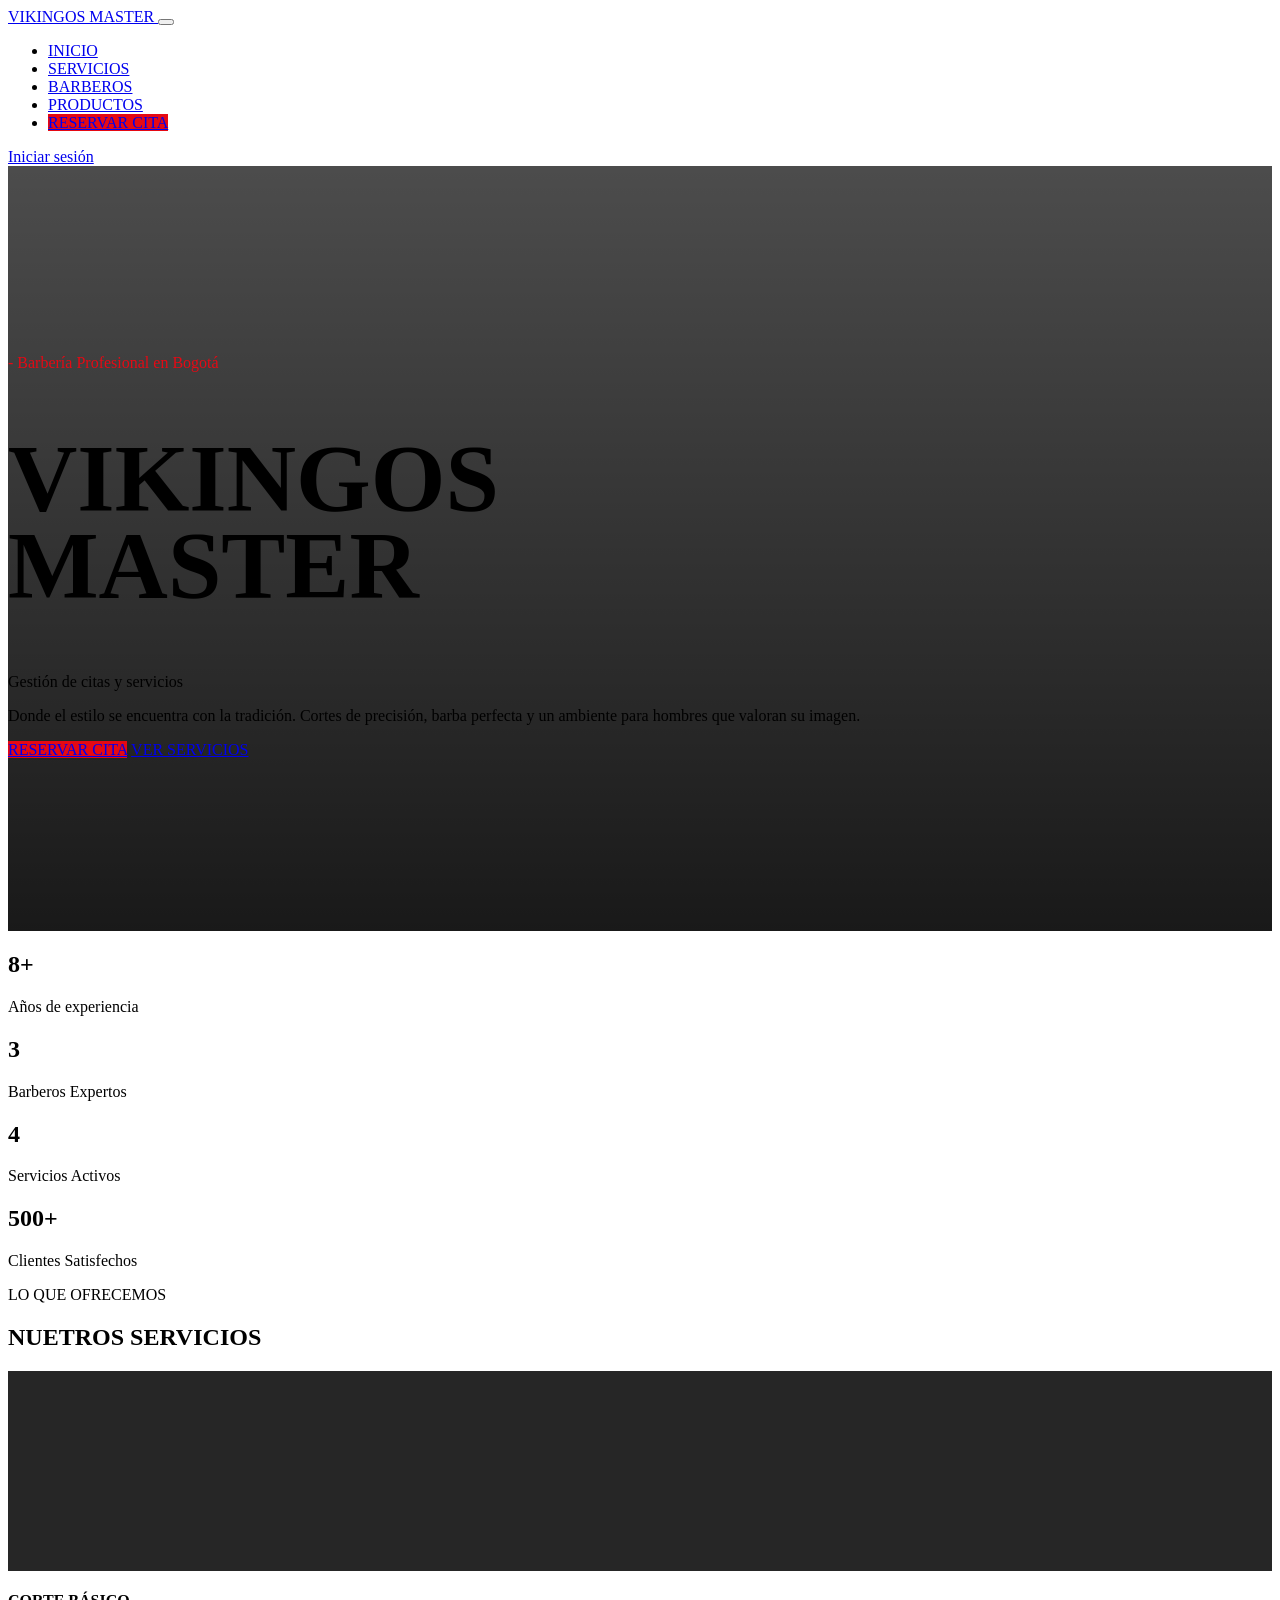
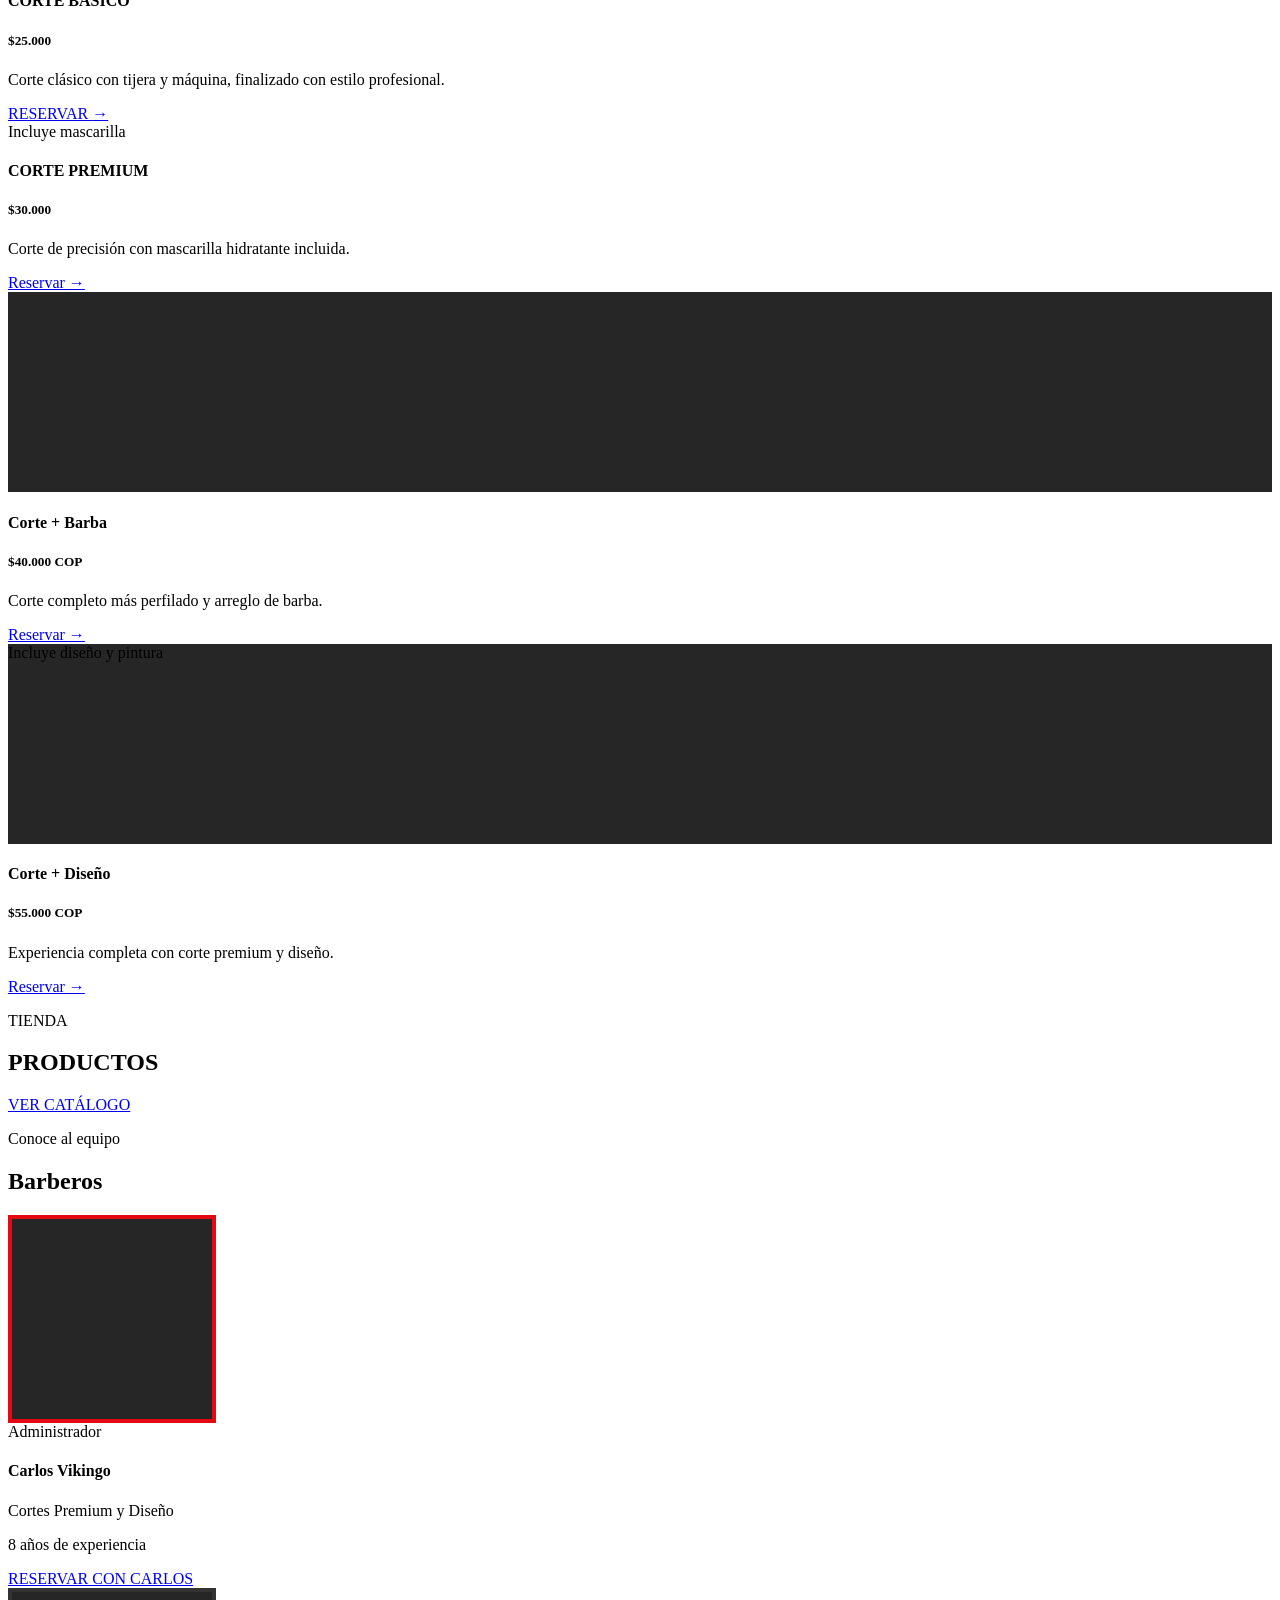
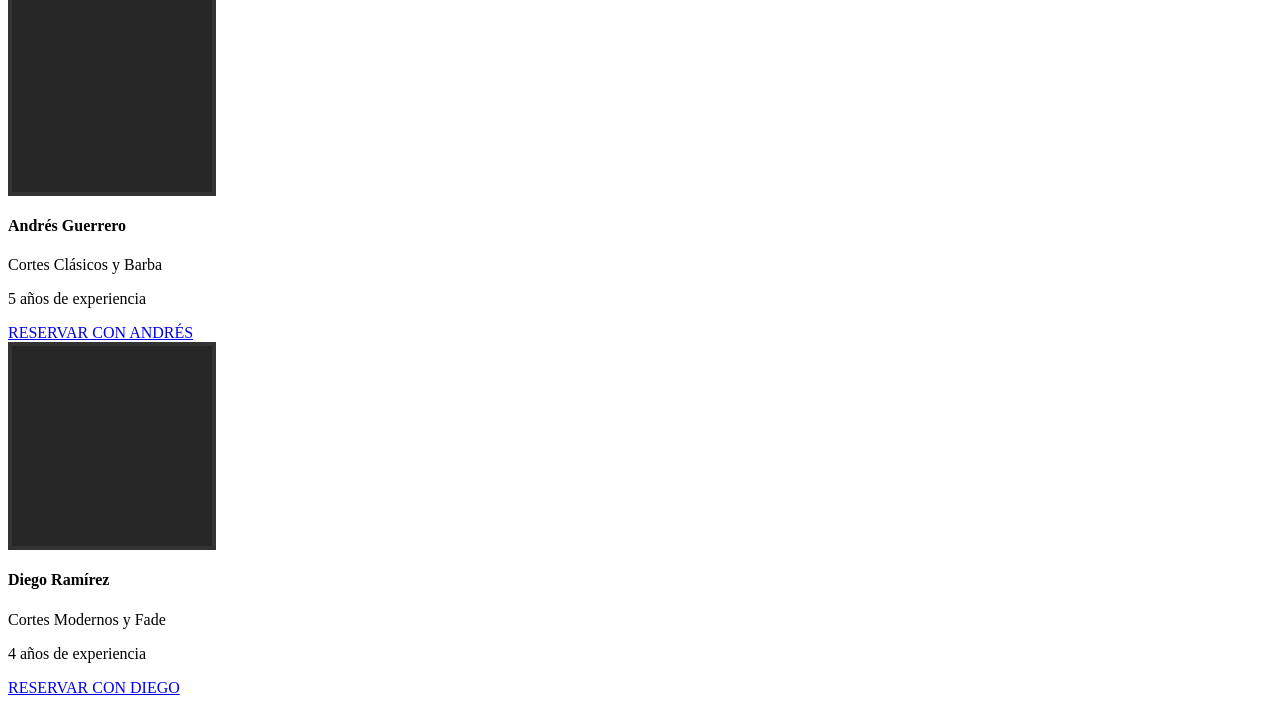
==== _docs_/trim03/06_Prototipo_Navegable/users/index.html @ 505a8008 "archivos estructurados para el sena prototipo navegable" ====
<!DOCTYPE html>
<html lang="es">
<head>
    <meta charset="UTF-8">
    <meta name="viewport" content="width=device-width, initial-scale=1.0">
    <title>Inicio-Vikingos Master</title>
    <!-- conexión a boostrap -->
     <link rel="stylesheet" href="assets/css/bootstrap.min.css">
   </head>
   <style>
    /* se usa un poco de css personalizado para igualar los colores exactos
    y el fondo de pantalla del mockup */
    .color-vikingo {
        color: #e50914 !important; /* el tono de rojo exacto */
        } 
    .fondo-vikingo {
        background-color: #e50914 !important;

    }
    .seccion-hero {
        /* el gradiente sirve para oscurecer la imagen de fondo y que las letras blancas se puedan leer */
        background: linear-gradient(rgba(0, 0, 0, 0.7), rgba(0, 0, 0, 0.9)), url("assets/css/fondo.jpg") center/cover;
        min-height: 85vh; /* Hace que esta sección ocupe el 85% de la pantalla visible */
        display: flex;
        align-items: center;
    }
    </style>
</head>
<body class="bg-black text-white font-sans">

    <nav class="navbar navbar-expand-lg navbar-dark bg-black py-3 border-bottom border-dark">
    <div class="container-fluid px-5">
        <a class="navbar-brand fw-bold fs-4" href="#">
            VIKINGOS MASTER
        </a>
        <button class="navbar-toggler" type="button" data-bs-toggle="collapse" data-bs-target="#menuPrincipal">
        </button>
        
        <div class="collapse navbar-collapse justify-content-center" id="menuPrincipal">
          <ul class="navbar-nav gap-4 text-uppercase fw-bold text-center mt-3 mt-lg-0 align-items-center">
            <li class="nav-item"><a class="nav-link color-vikingos" href="#">INICIO </a></li>
             <li class="nav-item"><a class="nav-link text-white" href="#">SERVICIOS</a></li>
             <li class="nav-item"><a class="nav-link text-white" href="#">BARBEROS</a></li>
             <li class="nav-item"><a class="nav-link text-white" href="#">PRODUCTOS</a></li>
             <li class="nav-item"><a class="btn fondo-vikingo text-white fw-bold px-4 rounded-0" href="#">RESERVAR CITA</a></li>
          </ul>
        </div>

        <div class="d-none d-lg-block">
            <a href="users/login.html" class="btn btn-outline-light px-4 rounded-0">Iniciar sesión</a>
        </div>
    </div>
    </nav>
    <header class="seccion-hero">
        <div class="container px-5">
            <div class="row">
               <div class="col-lg-7">
                <p class="color-vikingo fw-bold text-uppercase mb-2 tracking-widest">- Barbería Profesional en Bogotá</p>

                <h1 class="fw-bold text-uppercase color-vikingos mb-4" style="font-size: 6rem; line-height: 0.9;">
                   VIKINGOS<br>MASTER
                </h1>
                 <p class="fs-5 mb-2 text-light">Gestión de citas y servicios</p>
                 <p class="mb-5 text-secondary pe-lg-5">
                    Donde el estilo se encuentra con la tradición. Cortes de precisión, barba perfecta y un ambiente para hombres que valoran su imagen.
                 </p>

              <div class="d-flex gap-3 flex-wrap">
                <a href="#" class="btn fondo-vikingo text-white fw-bold px-5 py-3 rounded-0">RESERVAR CITA</a>
                <a href="#" class="btn btn-outline-light fw-bold px-5 py-3 rounded-0">VER SERVICIOS</a>
              </div>
               </div>
            </div>
        </div>
    </header>

<section class="fondo-vikingos text-white py-5">
<div class="container">
    <div class="row text-center text-uppercase">
        
        <div class="col-6 col-md-3 -mb-4 mb-md-0 border-end border-dark">
         <h2 class="display-4 fw-bold mb-0">8+</h2>
         <p class="mb-0 fw-bold small">Años de experiencia</p>
        </div>
        
        <div class="col-6 col-md-3 mb-4 mb-md-0 border-end border-dark">
                    <h2 class="display-4 fw-bold mb-0">3</h2>
                    <p class="mb-0 fw-bold small">Barberos Expertos</p>
                </div>
                
                <div class="col-6 col-md-3 border-end border-dark">
                    <h2 class="display-4 fw-bold mb-0">4</h2>
                    <p class="mb-0 fw-bold small">Servicios Activos</p>
                </div>
                
                <div class="col-6 col-md-3">
                    <h2 class="display-4 fw-bold mb-0">500+</h2>
                    <p class="mb-0 fw-bold small">Clientes Satisfechos</p>
                </div>

            </div>
        </div>
    </section>

<!-- seccion servicios -->
 <section class="py-5 bg-black text-white">
    <div class="container mt-5">
        
    <!-- titulo -->
     <div class="text-center mb-5">
        <p class="text-secondary fw-bold text-uppercase mb-1">LO QUE OFRECEMOS</p>
        <h2 class="display-5 fw-bold text-uppercase">NUETROS SERVICIOS</h2>
     </div>

     <!-- fila de las 4 tarjetas -->
      <div class="row g-4">

        <!-- tarjeta 1: corte basico -->
         <div class="col-12 col-md-6 col-lg-3">
           <div class="card bg-dark text-white border-0 h-100 rounded-0">
            <div style="height: 200px; background-color: #262626;"></div>
            <div class="card-body p-4 d-flex flex-column">
                <h4 class="card-title fw-bold text-uppercase mb-1">CORTE BÁSICO</h4>
                 <h5 class="color-vikingos fw-bold mb-3">$25.000</h5>
                 <p class="card-text text-secondary small mb-4">Corte clásico con tijera y máquina, finalizado con estilo profesional.</p>
                 <a href="#" class="text-decoration-none color-vikingos fw-bold small text-uppercase mt-auto">RESERVAR <span class="ms-1">→</span></a>
            </div>
           </div>
         </div>

        <!-- tarjeta 2: corte premium -->
         <div class="col-12 col-md-6 col-lg-3">
            <div class="card bg-dark text-white border-0 h-100 rounded-0">
              <span class="badge bg-dark position-absolute top-0 start-0 m-2 rounded-0 border border-secondary text-light">Incluye mascarilla</span>
            </div>
            <div class="card-body p-4 d-flex flex-column">
             <h4 class="card-title fw-bold text-uppercase mb-1">CORTE PREMIUM</h4>
             <h5 class="color-vikingos fw-bold mb-3">$30.000</h5>
             <p class="card-text text-secondary small mb-4">Corte de precisión con mascarilla hidratante incluida.</p>
             <a href="#" class="text-decoration-none color-vikingos fw-bold small text-uppercase mt-auto">Reservar <span class="ms-1">→</span></a>
            </div>
         </div>
      </div>
      
<!-- corte 3 -->

      <div class="col-12 col-md-6 col-lg-3">
                    <div class="card bg-dark text-white border-0 h-100 rounded-0">
                        <div style="height: 200px; background-color: #262626;"></div>
                        <div class="card-body p-4 d-flex flex-column">
                            <h4 class="card-title fw-bold text-uppercase mb-1">Corte + Barba</h4>
                            <h5 class="color-vikingos fw-bold mb-3">$40.000 COP</h5>
                            <p class="card-text text-secondary small mb-4">Corte completo más perfilado y arreglo de barba.</p>
                            <a href="#" class="text-decoration-none color-vikingos fw-bold small text-uppercase mt-auto">Reservar <span class="ms-1">→</span></a>
                        </div>
                    </div>
                </div>

<!-- corte 4-->

                <div class="col-12 col-md-6 col-lg-3">
                    <div class="card bg-dark text-white border-0 h-100 rounded-0">
                        <div style="height: 200px; background-color: #262626; position: relative;">
                            <span class="badge bg-dark position-absolute top-0 start-0 m-2 rounded-0 border border-secondary text-danger">Incluye diseño y pintura</span>
                        </div>
                        <div class="card-body p-4 d-flex flex-column">
                            <h4 class="card-title fw-bold text-uppercase mb-1">Corte + Diseño</h4>
                            <h5 class="color-vikingos fw-bold mb-3">$55.000 COP</h5>
                            <p class="card-text text-secondary small mb-4">Experiencia completa con corte premium y diseño.</p>
                            <a href="#" class="text-decoration-none color-vikingos fw-bold small text-uppercase mt-auto">Reservar <span class="ms-1">→</span></a>
                        </div>
                    </div>
                </div>

            </div> <!-- Cierre de la fila (row) -->
        </div>
    </section>

    <!--seccion productos -->

    <section class="py-5 bg-black text-white border-top border-dark">
        <div class="container mt-5 mb-5">

            <!-- encabezado: titulo a la izquierda y boton a la derecha-->
           <div clas="d-flex justify-content-between align-items-end mb-4">
            <div>
                <p class="text-secondary fw-bold text-uppercase mb-1">TIENDA</p>
                <h2 class="display-5 fw-bold text-uppercase mb-0">PRODUCTOS</h2>
                </div>

                <!-- el boton se oculta en celulares y se muestra en pc-->
                 <div class="d-none d-md-block">
                    <a href="#" class="btn btn-outline-light px-4 py-2 rounded-0 fw-bold">VER CATÁLOGO</a>
                  </div>
                  </div>  








    <section class="py-5 bg-black text-white border-top border-dark">
        <div class="container mt-5 mb-5">
            
            <!-- Título de la sección -->
            <div class="text-center mb-5">
                <p class="text-secondary fw-bold tracking-widest text-uppercase mb-1">Conoce al equipo</p>
                <h2 class="display-5 fw-bold text-uppercase">Barberos</h2>
            </div>

            <!-- Fila de Barberos -->
            <div class="row g-5 text-center">
                
                <!-- Barbero 1 -->
                <div class="col-12 col-md-4">
                    <div class="position-relative d-inline-block mb-3">
                        <!-- Círculo simulando la foto -->
                        <div class="rounded-circle mx-auto" style="width: 200px; height: 200px; background-color: #262626; border: 4px solid #e50914;"></div>
                        <!-- Etiqueta de Administrador -->
                        <span class="badge bg-danger position-absolute top-0 start-100 translate-middle rounded-0">Administrador</span>
                    </div>
                    <h4 class="fw-bold text-uppercase mb-1">Carlos Vikingo</h4>
                    <p class="color-vikingos fw-bold mb-1">Cortes Premium y Diseño</p>
                    <p class="text-secondary small mb-4">8 años de experiencia</p>
                    <a href="#" class="btn btn-outline-danger fw-bold px-4 py-2 rounded-0 w-100">RESERVAR CON CARLOS</a>
                </div>

                <!-- Barbero 2 -->
                <div class="col-12 col-md-4">
                    <div class="mb-3">
                        <div class="rounded-circle mx-auto" style="width: 200px; height: 200px; background-color: #262626; border: 4px solid #333;"></div>
                    </div>
                    <h4 class="fw-bold text-uppercase mb-1">Andrés Guerrero</h4>
                    <p class="color-vikingos fw-bold mb-1">Cortes Clásicos y Barba</p>
                    <p class="text-secondary small mb-4">5 años de experiencia</p>
                    <a href="#" class="btn btn-outline-danger fw-bold px-4 py-2 rounded-0 w-100">RESERVAR CON ANDRÉS</a>
                </div>

                <!-- Barbero 3 -->
                <div class="col-12 col-md-4">
                    <div class="mb-3">
                        <div class="rounded-circle mx-auto" style="width: 200px; height: 200px; background-color: #262626; border: 4px solid #333;"></div>
                    </div>
                    <h4 class="fw-bold text-uppercase mb-1">Diego Ramírez</h4>
                    <p class="color-vikingos fw-bold mb-1">Cortes Modernos y Fade</p>
                    <p class="text-secondary small mb-4">4 años de experiencia</p>
                    <a href="#" class="btn btn-outline-danger fw-bold px-4 py-2 rounded-0 w-100">RESERVAR CON DIEGO</a>
                </div>

            </div>
        </div>
    </section>

    <script src="https://cdn.jsdelivr.net/npm/bootstrap@5.3.2/dist/js/bootstrap.bundle.min.js"></script>

   </body>

<body>
    
</body>
</html>
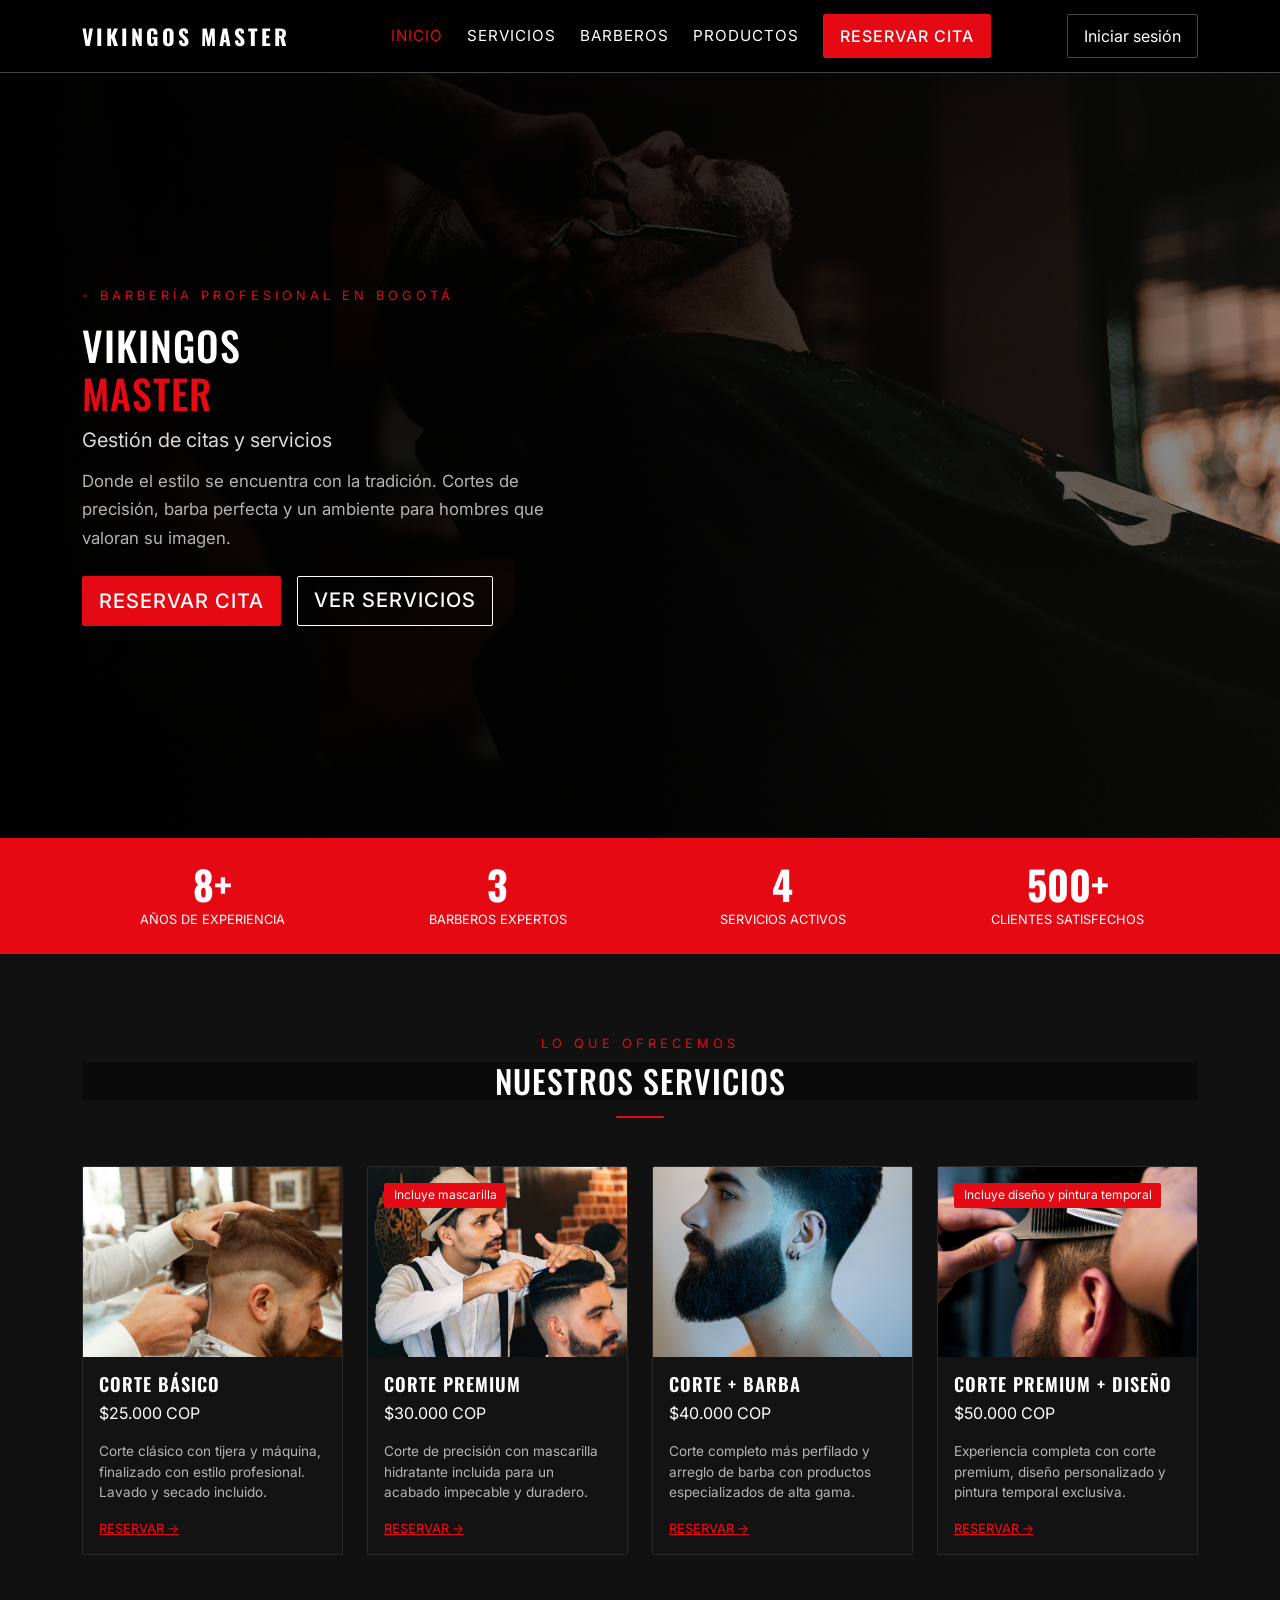
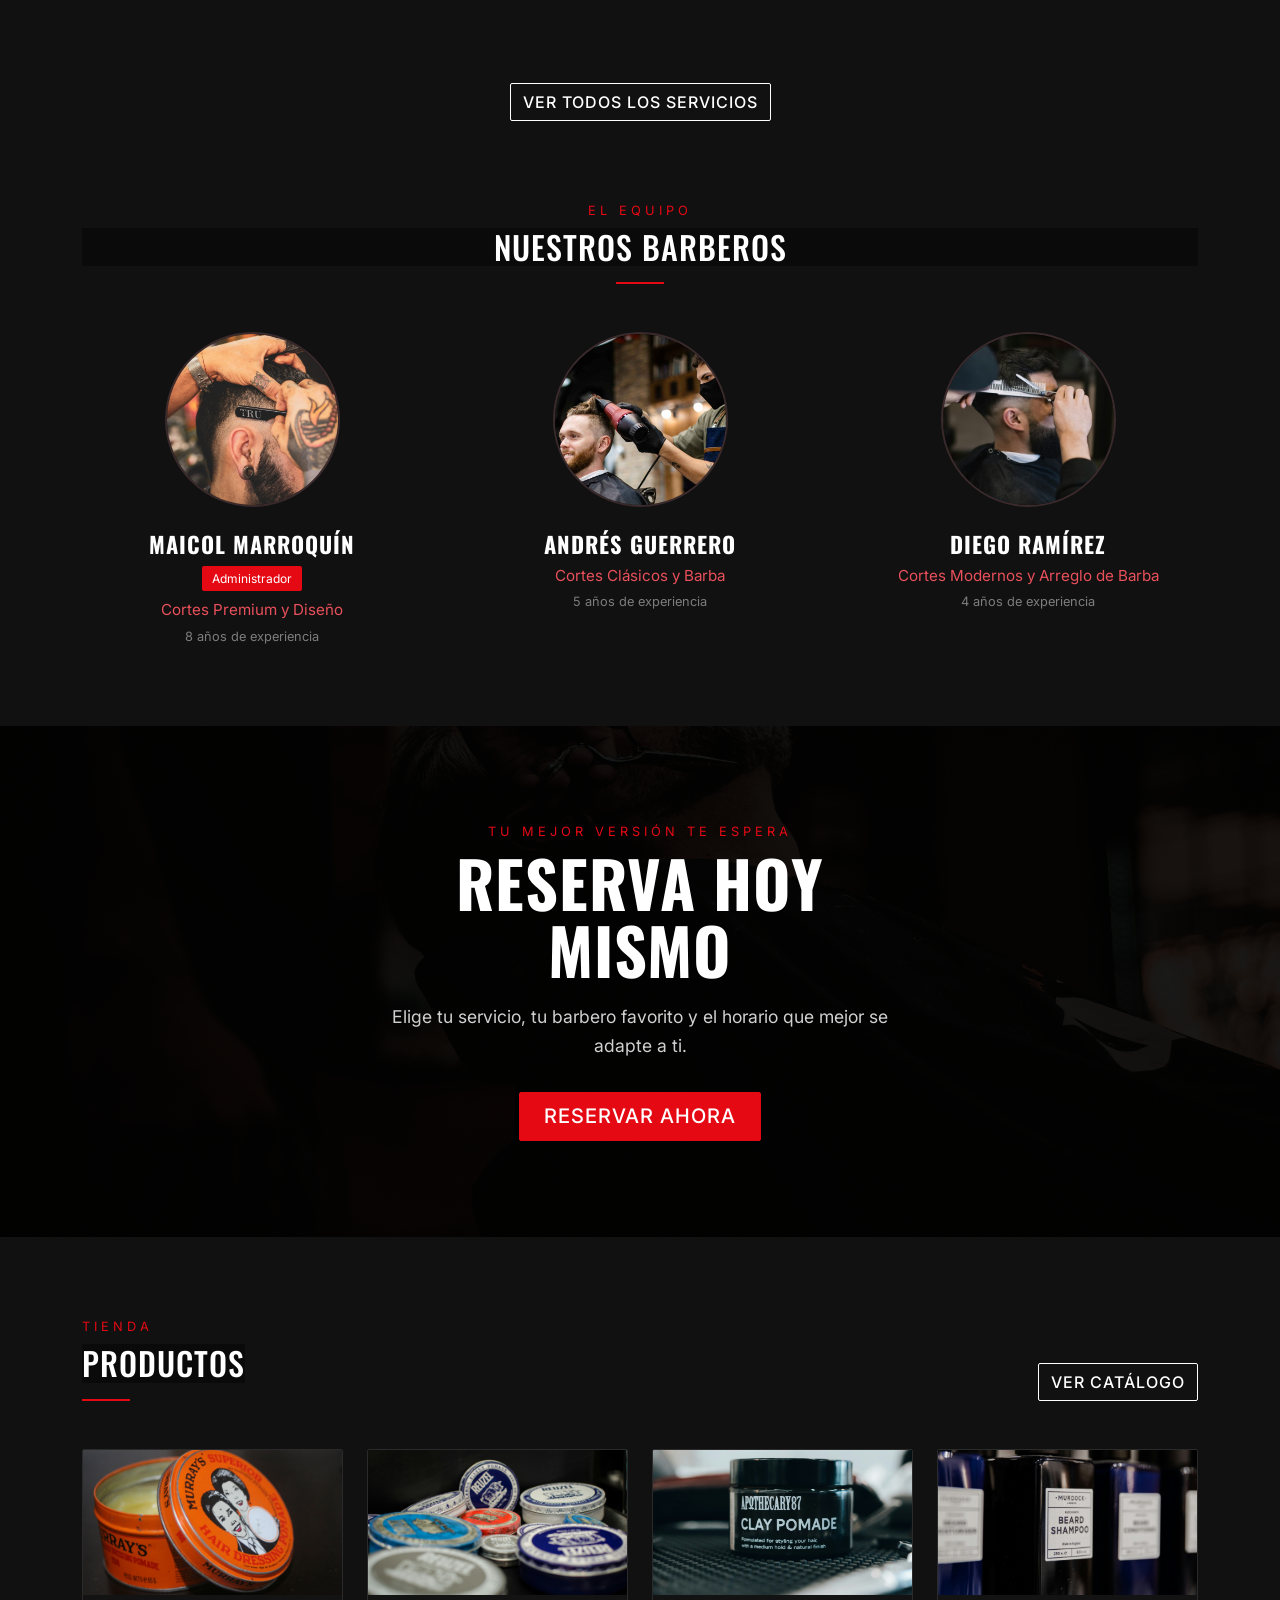
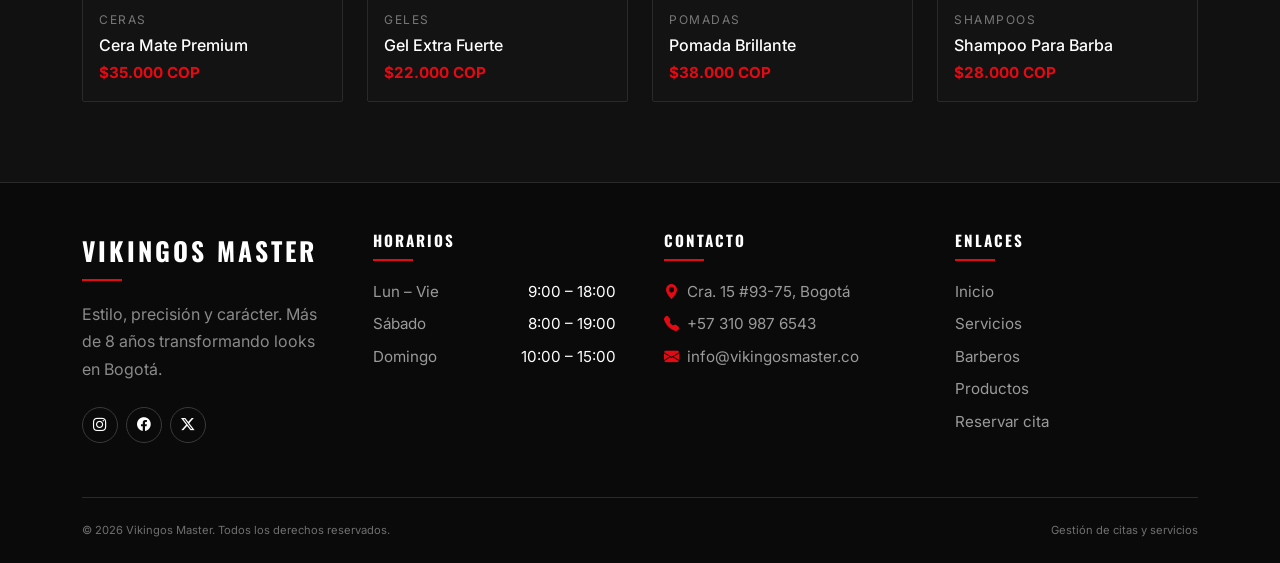
==== commit 3c71d911: "borre ell antiguo prototipo navegable y inserte todo el nuevo que tenia en otra carpeta, por eso sol" ====
--- a/_docs_/trim03/06_Prototipo_Navegable/users/index.html
+++ b/_docs_/trim03/06_Prototipo_Navegable/users/index.html
@@ -1,263 +1,387 @@
 <!DOCTYPE html>
-<html lang="es">
+<html lang="es" data-bs-theme="dark">
 <head>
     <meta charset="UTF-8">
     <meta name="viewport" content="width=device-width, initial-scale=1.0">
-    <title>Inicio-Vikingos Master</title>
-    <!-- conexión a boostrap -->
-     <link rel="stylesheet" href="assets/css/bootstrap.min.css">
-   </head>
-   <style>
-    /* se usa un poco de css personalizado para igualar los colores exactos
-    y el fondo de pantalla del mockup */
-    .color-vikingo {
-        color: #e50914 !important; /* el tono de rojo exacto */
-        } 
-    .fondo-vikingo {
-        background-color: #e50914 !important;
-
-    }
-    .seccion-hero {
-        /* el gradiente sirve para oscurecer la imagen de fondo y que las letras blancas se puedan leer */
-        background: linear-gradient(rgba(0, 0, 0, 0.7), rgba(0, 0, 0, 0.9)), url("assets/css/fondo.jpg") center/cover;
-        min-height: 85vh; /* Hace que esta sección ocupe el 85% de la pantalla visible */
-        display: flex;
-        align-items: center;
-    }
-    </style>
+    <title>Inicio - Vikingos Master</title>
+
+    <!-- Conexión a Bootstrap 5 -->
+    <link rel="stylesheet" href="../assets/css/bootstrap.min.css">
+    <link href="https://cdn.jsdelivr.net/npm/bootstrap-icons@1.11.3/font/bootstrap-icons.css" rel="stylesheet">
+    <link rel="stylesheet" href="../assets/css/styles.css">
+    <link href="https://fonts.googleapis.com/css2?family=Oswald:wght@500;600;700&family=Inter:wght@400;500&display=swap" rel="stylesheet">
 </head>
-<body class="bg-black text-white font-sans">
-
-    <nav class="navbar navbar-expand-lg navbar-dark bg-black py-3 border-bottom border-dark">
-    <div class="container-fluid px-5">
-        <a class="navbar-brand fw-bold fs-4" href="#">
-            VIKINGOS MASTER
-        </a>
-        <button class="navbar-toggler" type="button" data-bs-toggle="collapse" data-bs-target="#menuPrincipal">
-        </button>
-        
-        <div class="collapse navbar-collapse justify-content-center" id="menuPrincipal">
-          <ul class="navbar-nav gap-4 text-uppercase fw-bold text-center mt-3 mt-lg-0 align-items-center">
-            <li class="nav-item"><a class="nav-link color-vikingos" href="#">INICIO </a></li>
-             <li class="nav-item"><a class="nav-link text-white" href="#">SERVICIOS</a></li>
-             <li class="nav-item"><a class="nav-link text-white" href="#">BARBEROS</a></li>
-             <li class="nav-item"><a class="nav-link text-white" href="#">PRODUCTOS</a></li>
-             <li class="nav-item"><a class="btn fondo-vikingo text-white fw-bold px-4 rounded-0" href="#">RESERVAR CITA</a></li>
-          </ul>
+<body>
+
+    <!-- ==================== NAVBAR ==================== -->
+    <!-- ========== PASO 1: NAVBAR ========== -->
+<nav class="navbar navbar-expand-lg navbar-dark bg-black sticky-top border-bottom border-secondary-subtle">
+  <div class="container">
+
+    <!-- Logo (solo texto, todo blanco) -->
+    <a class="navbar-brand logo-text" href="#inicio">VIKINGOS MASTER</a>
+
+    <button class="navbar-toggler" type="button"
+            data-bs-toggle="collapse" data-bs-target="#menuPrincipal"
+            aria-controls="menuPrincipal" aria-expanded="false" aria-label="Abrir menú">
+      <span class="navbar-toggler-icon"></span>
+    </button>
+
+    <div class="collapse navbar-collapse" id="menuPrincipal">
+
+      <!-- Centro: enlaces + botón RESERVAR CITA -->
+      <ul class="navbar-nav mx-lg-auto align-items-lg-center mb-3 mb-lg-0 gap-lg-2">
+        <li class="nav-item"><a class="nav-link active" href="#inicio">INICIO</a></li>
+        <li class="nav-item"><a class="nav-link" href="#servicios">SERVICIOS</a></li>
+        <li class="nav-item"><a class="nav-link" href="#barberos">BARBEROS</a></li>
+        <li class="nav-item"><a class="nav-link" href="#productos">PRODUCTOS</a></li>
+        <li class="nav-item ms-lg-2">
+          <a href="../pages/reservar.html" class="btn btn-vikingo">RESERVAR CITA</a>
+        </li>
+      </ul>
+
+      <!-- Derecha: solo Iniciar sesión -->
+
+      
+      <!-- Visitante: sin sesión -->
+<a href="login.html" class="btn btn-login" id="navLogin">Iniciar sesión</a>
+
+<!-- Usuario con sesión (oculto hasta que el JavaScript lo muestre) -->
+<div class="nav-user d-none" id="navUser">
+  <span class="nav-user-name">Hola, <span id="navUserName">Carlos</span></span>
+  <a href="index.html" class="nav-user-exit" id="btnSalir">Salir</a>
+</div>
+
+
+
+    </div>
+  </div>
+</nav>
+
+<!-- paso 2: hero -->
+<header id="inicio" class="hero d-flex align-items-center">
+    <div class="container">
+        <div class="row">
+            <div class="col-lg-6">
+        <p class="hero-eyebrow">- BARBERÍA PROFESIONAL EN BOGOTÁ</p>
+        <h1 class="hero-title">
+            VIKINGOS
+            <span class="text-vikingo d-block">MASTER</span>
+        </h1>
+     <p class="hero-subtitle">Gestión de citas y servicios</p>
+     <p class="hero-text">
+         Donde el estilo se encuentra con la tradición. Cortes de precisión,
+          barba perfecta y un ambiente para hombres que valoran su imagen.
+        </p>
+
+        <div class="d-flex flex-wrap gap-3 mt-4">
+            <a href="../pages/reservar.html" class="btn btn-vikingo btn-lg">RESERVAR CITA</a>
+            <a href="#servicios" class="btn btn-outline-white btn-lg">VER SERVICIOS</a>
+ </div>
+            </div>
+            </div>
+    </div>
+
+</header>
+
+<!-- paso 3 estadisticas -->
+ <section class="stats-bar py-4">
+  <div class="container">
+    <div class="row row-cols-2 row-cols-lg-4 g-4 text-center">
+    <div class="col">
+      <span class="stat-number d-block">8+</span>
+      <span class="stat-label">Años de experiencia</span>
+    </div>
+    
+    <div class="col">
+      <span class="stat-number d-block">3</span>
+      <span class="stat-label">Barberos expertos</span>
+    </div>
+
+    <div class="col">
+      <span class="stat-number d-block">4</span>
+      <span class="stat-label">Servicios activos</span>
+    </div>
+  <div class="col">
+    <span class="stat-number d-block">500+</span>
+    <span class="stat-label">Clientes satisfechos</span>
+  </div>
+  </div>
+  </div>
+  </section>
+
+
+  <!-- paso 4 servicios -->
+   <section id="servicios" class="section-dark section-padding">
+    <div class="container">
+
+      <!-- encabezado de seccion (se reutiliza en otras secciones )-->
+       <div class="text-center mb-5">
+        <p class="section-eyebrow">LO QUE OFRECEMOS</p>
+        <h2 class="section-title">NUESTROS SERVICIOS</h2>
+        <span class="section-line"></span>
+       </div>
+
+       <!-- terjetas -->
+        <div class="row row-cols-1 row-cols-md-2 row-cols-lg-4 g-4">
+
+          
+        <!-- tarjeta 1 -->
+         <div class="col">
+          <article class="card service-card h-100">
+            <img src="../img/cortebasico.jpg" class="card-img-top" alt="Corte básico">
+            <div class="card-body d-flex flex-column">
+              <h3 class="service-title">CORTE BÁSICO</h3>
+              <p class="service-price">$25.000 COP</p>
+              <p class="service-desc">Corte clásico con tijera y máquina, finalizado con estilo profesional. Lavado y secado incluido.</p>
+              <a href="../pages/reservar.html" class="service-link mt-auto" data-servicio="corte-basico">RESERVAR <span>→</span></a>
+            </div>
+          </article>
+         </div>
+
+<!-- terjeta 2 -->
+ <div class="col">
+ <article class="card service-card h-100">
+  <span class="badge badge-vikingo position-absolute top-0 start-0 m-3">Incluye mascarilla</span>
+  <img src="../img/cortepremium.jpg" class="card-img-top" alt="CORTE PREMIUM">
+  <div class="card-body d-flex flex-column">
+<h3 class="service-title">CORTE PREMIUM</h3>
+<p class="service-price">$30.000 COP</p>
+<p class="service-desc">Corte de precisión con mascarilla hidratante incluida para un acabado impecable y duradero.</p>
+<a href="../pages/reservar.html" class="service-link mt-auto" data-servicio="corte-premium">RESERVAR <span>→</span></a>
+</div>
+ </article>
         </div>
 
-        <div class="d-none d-lg-block">
-            <a href="users/login.html" class="btn btn-outline-light px-4 rounded-0">Iniciar sesión</a>
+        <!-- tarjeta 3-->
+
+        <div class="col">
+          <article class="card service-card h-100">
+            <img src="../img/cortebarba.jpg" class="card-img-top" alt="CORTE Y BARBA">
+<div class="card-body d-flex flex-column">
+  <h3 class="service-title">CORTE + BARBA</h3>
+  <p class="service-price">$40.000 COP</p>
+  <p class="service-desc">Corte completo más perfilado y arreglo de barba con productos especializados de alta gama.</p>
+  <a href="../pages/reservar.html" class="service-link mt-auto" data-servicio="corte-barba">RESERVAR <span>→</span></a>
+          </div>
+
+          </article>
         </div>
-    </div>
-    </nav>
-    <header class="seccion-hero">
-        <div class="container px-5">
-            <div class="row">
-               <div class="col-lg-7">
-                <p class="color-vikingo fw-bold text-uppercase mb-2 tracking-widest">- Barbería Profesional en Bogotá</p>
-
-                <h1 class="fw-bold text-uppercase color-vikingos mb-4" style="font-size: 6rem; line-height: 0.9;">
-                   VIKINGOS<br>MASTER
-                </h1>
-                 <p class="fs-5 mb-2 text-light">Gestión de citas y servicios</p>
-                 <p class="mb-5 text-secondary pe-lg-5">
-                    Donde el estilo se encuentra con la tradición. Cortes de precisión, barba perfecta y un ambiente para hombres que valoran su imagen.
-                 </p>
-
-              <div class="d-flex gap-3 flex-wrap">
-                <a href="#" class="btn fondo-vikingo text-white fw-bold px-5 py-3 rounded-0">RESERVAR CITA</a>
-                <a href="#" class="btn btn-outline-light fw-bold px-5 py-3 rounded-0">VER SERVICIOS</a>
-              </div>
-               </div>
-            </div>
+
+        <!-- tarjeta 4-->
+         <div class="col">
+          <article class="card service-card h-100">
+            <span class="badge badge-vikingo position-absolute top-0 start-0 m-3">Incluye diseño y pintura temporal</span>
+            <img src="../img/cortepremiumdiseño.jpg" class="card-img-top" alt="Corte premium con diseño">
+          <div class="card-body d-flex flex-column">
+            <h3 class="service-title">CORTE PREMIUM + DISEÑO</h3>
+            <p class="service-price">$50.000 COP</p>
+            <p class="service-desc">Experiencia completa con corte premium, diseño personalizado y pintura temporal exclusiva.</p>
+            <a href="../pages/reservar.html" class="service-link mt-auto" data-servicio="corte-premium-diseño">RESERVAR <span>→</span>
+            </a>
+          </div>
+          </article>
+         </div>
         </div>
-    </header>
-
-<section class="fondo-vikingos text-white py-5">
-<div class="container">
-    <div class="row text-center text-uppercase">
-        
-        <div class="col-6 col-md-3 -mb-4 mb-md-0 border-end border-dark">
-         <h2 class="display-4 fw-bold mb-0">8+</h2>
-         <p class="mb-0 fw-bold small">Años de experiencia</p>
+    </div>
+    </section>
+
+    <div class="text-center mt-5">
+      <a href="../pages/servicios.html" class="btn btn-outline-white">VER TODOS LOS SERVICIOS</a>
+    </div>
+
+  </div>
+</section>
+
+<!-- PASO 5: SECCION BARBEROS -->
+ <section id="barberos" class="section-padding">
+  <div class="container">
+    <div class="text-center mb-5">
+      <p class="section-eyebrow">EL EQUIPO</p>
+      <h2 class="section-title">NUESTROS BARBEROS</h2>
+      <span class="section-line"></span>
+    </div>
+
+    <div class="row row-cols-1 row-cols-md-3 g-5 text-center">
+    
+<!-- barber0 1 (necesita edicion para nombre de persona real y foto) -->
+ <div class="col">
+<img src="../img/maicol.png" class="barber-photo rounded-circle mb-4" alt="Carlos Vikingo">
+<h3 class="barber-name">Maicol Marroquín</h3>
+<span class="badge badge-vikingo mb-2">Administrador</span>
+<p class="barber-specialty">Cortes Premium y Diseño</p>
+<p class="barber-exp">8 años de experiencia</p>
+ </div>
+
+ <!-- barbero 2 (necesita edicion para nombre de persona real y foto)-->
+ <div class="col">
+  <img src="../img/andres.jpg" class="barber-photo rounded-circle mb-4" alt="Andrés Guerrero">
+  <h3 class="barber-name">Andrés Guerrero</h3>
+  <p class="barber-specialty">Cortes Clásicos y Barba</p>
+  <p class="barber-exp">5 años de experiencia</p>
+ </div> 
+ 
+ <!-- barbero 3 (necesita edicion para nombre de persona real y foto)-->
+<div class="col">
+  <img src="../img/diego.png" class="barber-photo rounded-circle mb-4" alt="Diego Ramírez">
+  <h3 class="barber-name">Diego Ramírez</h3>
+  <p class="barber-specialty">Cortes Modernos y Arreglo de Barba</p>
+<p class="barber-exp">4 años de experiencia</p>
+</div>
+    </div>
+  </div>
+ </section>
+ 
+<!-- 6 reservar cita -->
+<section id="reservar" class="cta-section text-center">
+  <div class="container">
+
+    <p class="section-eyebrow">TU MEJOR VERSIÓN TE ESPERA</p>
+
+    <h2 class="cta-title">RESERVA HOY MISMO</h2>
+
+    <p class="cta-text">
+      Elige tu servicio, tu barbero favorito y el horario que mejor se adapte a ti.
+    </p>
+
+    
+    <a href="../pages/reservar.html" class="btn btn-vikingo btn-lg px-4">RESERVAR AHORA</a>
+
+  </div>
+</section>
+
+
+<!-- 7 productos -->
+<section id="productos" class="section-dark section-padding">
+  <div class="container">
+
+    <!-- Encabezado a la izquierda + botón a la derecha -->
+    <div class="d-flex flex-wrap justify-content-between align-items-end gap-3 mb-5">
+      <div>
+        <p class="section-eyebrow">TIENDA</p>
+        <h2 class="section-title">PRODUCTOS</h2>
+        <span class="section-line ms-0"></span>
+      </div>
+      <a href="../products/product_read.html" class="btn btn-outline-white">VER CATÁLOGO</a>
+    </div>
+
+    <!-- Tarjetas -->
+    <div class="row row-cols-1 row-cols-sm-2 row-cols-lg-4 g-4">
+
+      <div class="col">
+        <article class="card service-card product-card h-100">
+          <img src="../img/cera.jpg" class="card-img-top" alt="Cera Mate Premium">
+          <div class="card-body">
+            <p class="product-category">Ceras</p>
+            <p class="product-name">Cera Mate Premium</p>
+            <p class="product-price">$35.000 COP</p>
+          </div>
+        </article>
+      </div>
+
+      <div class="col">
+        <article class="card service-card product-card h-100">
+          <img src="../img/gel.jpg" class="card-img-top" alt="Gel Extra Fuerte">
+          <div class="card-body">
+            <p class="product-category">Geles</p>
+            <p class="product-name">Gel Extra Fuerte</p>
+            <p class="product-price">$22.000 COP</p>
+          </div>
+        </article>
+      </div>
+
+      <div class="col">
+        <article class="card service-card product-card h-100">
+          <img src="../img/pomada.jpg" class="card-img-top" alt="Pomada Brillante">
+          <div class="card-body">
+            <p class="product-category">Pomadas</p>
+            <p class="product-name">Pomada Brillante</p>
+            <p class="product-price">$38.000 COP</p>
+          </div>
+        </article>
+      </div>
+
+      <div class="col">
+        <article class="card service-card product-card h-100">
+          <img src="../img/shampoobarba.jpg" class="card-img-top" alt="Shampoo para barba">
+          <div class="card-body">
+            <p class="product-category">Shampoos</p>
+            <p class="product-name">Shampoo Para Barba</p>
+            <p class="product-price">$28.000 COP</p>
+          </div>
+        </article>
+      </div>
+
+    </div>
+  </div>
+</section>
+
+<!-- 8 pie de pagina -->
+<footer class="site-footer pt-5">
+  <div class="container">
+
+    <div class="row g-5 pb-5">
+
+      <!-- Columna 1: marca + redes -->
+      <div class="col-md-6 col-lg-3">
+        <p class="footer-brand logo-text">VIKINGOS MASTER</p>
+        <span class="footer-line"></span>
+        <p class="footer-text">Estilo, precisión y carácter. Más de 8 años transformando looks en Bogotá.</p>
+        <div class="d-flex gap-2">
+          <a href="#" class="social-btn" aria-label="Instagram"><i class="bi bi-instagram"></i></a>
+          <a href="#" class="social-btn" aria-label="Facebook"><i class="bi bi-facebook"></i></a>
+          <a href="#" class="social-btn" aria-label="X (Twitter)"><i class="bi bi-twitter-x"></i></a>
         </div>
-        
-        <div class="col-6 col-md-3 mb-4 mb-md-0 border-end border-dark">
-                    <h2 class="display-4 fw-bold mb-0">3</h2>
-                    <p class="mb-0 fw-bold small">Barberos Expertos</p>
-                </div>
-                
-                <div class="col-6 col-md-3 border-end border-dark">
-                    <h2 class="display-4 fw-bold mb-0">4</h2>
-                    <p class="mb-0 fw-bold small">Servicios Activos</p>
-                </div>
-                
-                <div class="col-6 col-md-3">
-                    <h2 class="display-4 fw-bold mb-0">500+</h2>
-                    <p class="mb-0 fw-bold small">Clientes Satisfechos</p>
-                </div>
-
-            </div>
-        </div>
-    </section>
-
-<!-- seccion servicios -->
- <section class="py-5 bg-black text-white">
-    <div class="container mt-5">
-        
-    <!-- titulo -->
-     <div class="text-center mb-5">
-        <p class="text-secondary fw-bold text-uppercase mb-1">LO QUE OFRECEMOS</p>
-        <h2 class="display-5 fw-bold text-uppercase">NUETROS SERVICIOS</h2>
-     </div>
-
-     <!-- fila de las 4 tarjetas -->
-      <div class="row g-4">
-
-        <!-- tarjeta 1: corte basico -->
-         <div class="col-12 col-md-6 col-lg-3">
-           <div class="card bg-dark text-white border-0 h-100 rounded-0">
-            <div style="height: 200px; background-color: #262626;"></div>
-            <div class="card-body p-4 d-flex flex-column">
-                <h4 class="card-title fw-bold text-uppercase mb-1">CORTE BÁSICO</h4>
-                 <h5 class="color-vikingos fw-bold mb-3">$25.000</h5>
-                 <p class="card-text text-secondary small mb-4">Corte clásico con tijera y máquina, finalizado con estilo profesional.</p>
-                 <a href="#" class="text-decoration-none color-vikingos fw-bold small text-uppercase mt-auto">RESERVAR <span class="ms-1">→</span></a>
-            </div>
-           </div>
-         </div>
-
-        <!-- tarjeta 2: corte premium -->
-         <div class="col-12 col-md-6 col-lg-3">
-            <div class="card bg-dark text-white border-0 h-100 rounded-0">
-              <span class="badge bg-dark position-absolute top-0 start-0 m-2 rounded-0 border border-secondary text-light">Incluye mascarilla</span>
-            </div>
-            <div class="card-body p-4 d-flex flex-column">
-             <h4 class="card-title fw-bold text-uppercase mb-1">CORTE PREMIUM</h4>
-             <h5 class="color-vikingos fw-bold mb-3">$30.000</h5>
-             <p class="card-text text-secondary small mb-4">Corte de precisión con mascarilla hidratante incluida.</p>
-             <a href="#" class="text-decoration-none color-vikingos fw-bold small text-uppercase mt-auto">Reservar <span class="ms-1">→</span></a>
-            </div>
-         </div>
-      </div>
-      
-<!-- corte 3 -->
-
-      <div class="col-12 col-md-6 col-lg-3">
-                    <div class="card bg-dark text-white border-0 h-100 rounded-0">
-                        <div style="height: 200px; background-color: #262626;"></div>
-                        <div class="card-body p-4 d-flex flex-column">
-                            <h4 class="card-title fw-bold text-uppercase mb-1">Corte + Barba</h4>
-                            <h5 class="color-vikingos fw-bold mb-3">$40.000 COP</h5>
-                            <p class="card-text text-secondary small mb-4">Corte completo más perfilado y arreglo de barba.</p>
-                            <a href="#" class="text-decoration-none color-vikingos fw-bold small text-uppercase mt-auto">Reservar <span class="ms-1">→</span></a>
-                        </div>
-                    </div>
-                </div>
-
-<!-- corte 4-->
-
-                <div class="col-12 col-md-6 col-lg-3">
-                    <div class="card bg-dark text-white border-0 h-100 rounded-0">
-                        <div style="height: 200px; background-color: #262626; position: relative;">
-                            <span class="badge bg-dark position-absolute top-0 start-0 m-2 rounded-0 border border-secondary text-danger">Incluye diseño y pintura</span>
-                        </div>
-                        <div class="card-body p-4 d-flex flex-column">
-                            <h4 class="card-title fw-bold text-uppercase mb-1">Corte + Diseño</h4>
-                            <h5 class="color-vikingos fw-bold mb-3">$55.000 COP</h5>
-                            <p class="card-text text-secondary small mb-4">Experiencia completa con corte premium y diseño.</p>
-                            <a href="#" class="text-decoration-none color-vikingos fw-bold small text-uppercase mt-auto">Reservar <span class="ms-1">→</span></a>
-                        </div>
-                    </div>
-                </div>
-
-            </div> <!-- Cierre de la fila (row) -->
-        </div>
-    </section>
-
-    <!--seccion productos -->
-
-    <section class="py-5 bg-black text-white border-top border-dark">
-        <div class="container mt-5 mb-5">
-
-            <!-- encabezado: titulo a la izquierda y boton a la derecha-->
-           <div clas="d-flex justify-content-between align-items-end mb-4">
-            <div>
-                <p class="text-secondary fw-bold text-uppercase mb-1">TIENDA</p>
-                <h2 class="display-5 fw-bold text-uppercase mb-0">PRODUCTOS</h2>
-                </div>
-
-                <!-- el boton se oculta en celulares y se muestra en pc-->
-                 <div class="d-none d-md-block">
-                    <a href="#" class="btn btn-outline-light px-4 py-2 rounded-0 fw-bold">VER CATÁLOGO</a>
-                  </div>
-                  </div>  
-
-
-
-
-
-
-
-
-    <section class="py-5 bg-black text-white border-top border-dark">
-        <div class="container mt-5 mb-5">
-            
-            <!-- Título de la sección -->
-            <div class="text-center mb-5">
-                <p class="text-secondary fw-bold tracking-widest text-uppercase mb-1">Conoce al equipo</p>
-                <h2 class="display-5 fw-bold text-uppercase">Barberos</h2>
-            </div>
-
-            <!-- Fila de Barberos -->
-            <div class="row g-5 text-center">
-                
-                <!-- Barbero 1 -->
-                <div class="col-12 col-md-4">
-                    <div class="position-relative d-inline-block mb-3">
-                        <!-- Círculo simulando la foto -->
-                        <div class="rounded-circle mx-auto" style="width: 200px; height: 200px; background-color: #262626; border: 4px solid #e50914;"></div>
-                        <!-- Etiqueta de Administrador -->
-                        <span class="badge bg-danger position-absolute top-0 start-100 translate-middle rounded-0">Administrador</span>
-                    </div>
-                    <h4 class="fw-bold text-uppercase mb-1">Carlos Vikingo</h4>
-                    <p class="color-vikingos fw-bold mb-1">Cortes Premium y Diseño</p>
-                    <p class="text-secondary small mb-4">8 años de experiencia</p>
-                    <a href="#" class="btn btn-outline-danger fw-bold px-4 py-2 rounded-0 w-100">RESERVAR CON CARLOS</a>
-                </div>
-
-                <!-- Barbero 2 -->
-                <div class="col-12 col-md-4">
-                    <div class="mb-3">
-                        <div class="rounded-circle mx-auto" style="width: 200px; height: 200px; background-color: #262626; border: 4px solid #333;"></div>
-                    </div>
-                    <h4 class="fw-bold text-uppercase mb-1">Andrés Guerrero</h4>
-                    <p class="color-vikingos fw-bold mb-1">Cortes Clásicos y Barba</p>
-                    <p class="text-secondary small mb-4">5 años de experiencia</p>
-                    <a href="#" class="btn btn-outline-danger fw-bold px-4 py-2 rounded-0 w-100">RESERVAR CON ANDRÉS</a>
-                </div>
-
-                <!-- Barbero 3 -->
-                <div class="col-12 col-md-4">
-                    <div class="mb-3">
-                        <div class="rounded-circle mx-auto" style="width: 200px; height: 200px; background-color: #262626; border: 4px solid #333;"></div>
-                    </div>
-                    <h4 class="fw-bold text-uppercase mb-1">Diego Ramírez</h4>
-                    <p class="color-vikingos fw-bold mb-1">Cortes Modernos y Fade</p>
-                    <p class="text-secondary small mb-4">4 años de experiencia</p>
-                    <a href="#" class="btn btn-outline-danger fw-bold px-4 py-2 rounded-0 w-100">RESERVAR CON DIEGO</a>
-                </div>
-
-            </div>
-        </div>
-    </section>
-
-    <script src="https://cdn.jsdelivr.net/npm/bootstrap@5.3.2/dist/js/bootstrap.bundle.min.js"></script>
-
-   </body>
-
-<body>
-    
-</body>
+      </div>
+
+      <!-- Columna 2: horarios -->
+      <div class="col-md-6 col-lg-3">
+        <h3 class="footer-title">Horarios</h3>
+        <span class="footer-line"></span>
+        <ul class="list-unstyled footer-list">
+          <li class="d-flex justify-content-between"><span>Lun – Vie</span><span class="text-white">9:00 – 18:00</span></li>
+          <li class="d-flex justify-content-between"><span>Sábado</span><span class="text-white">8:00 – 19:00</span></li>
+          <li class="d-flex justify-content-between"><span>Domingo</span><span class="text-white">10:00 – 15:00</span></li>
+        </ul>
+      </div>
+
+      <!-- Columna 3: contacto -->
+      <div class="col-md-6 col-lg-3">
+        <h3 class="footer-title">Contacto</h3>
+        <span class="footer-line"></span>
+        <ul class="list-unstyled footer-list">
+          <li><i class="bi bi-geo-alt-fill text-vikingo me-2"></i>Cra. 15 #93-75, Bogotá</li>
+          <li><i class="bi bi-telephone-fill text-vikingo me-2"></i>+57 310 987 6543</li>
+          <li><i class="bi bi-envelope-fill text-vikingo me-2"></i>info@vikingosmaster.co</li>
+        </ul>
+      </div>
+
+      <!-- Columna 4: enlaces -->
+      <div class="col-md-6 col-lg-3">
+        <h3 class="footer-title">Enlaces</h3>
+        <span class="footer-line"></span>
+        <ul class="list-unstyled footer-list">
+          <li><a href="#inicio">Inicio</a></li>
+          <li><a href="#servicios">Servicios</a></li>
+          <li><a href="#barberos">Barberos</a></li>
+          <li><a href="#productos">Productos</a></li>
+          <li><a href="../pages/reservar.html">Reservar cita</a></li>
+        </ul>
+      </div>
+
+    </div>
+
+    <!-- Barra inferior -->
+    <div class="footer-bottom d-flex flex-wrap justify-content-between gap-2 py-4">
+      <small>© 2026 Vikingos Master. Todos los derechos reservados.</small>
+      <small>Gestión de citas y servicios</small>
+    </div>
+
+  </div>
+</footer>
+
+<script src="https://cdn.jsdelivr.net/npm/bootstrap@5.3.3/dist/js/bootstrap.bundle.min.js"></script>
+ <script src="../js/datos.js"></script>
+<script src="../js/sesion.js"></script>
+<script src="../js/main.js"></script>
 </html>
--- a/_docs_/trim03/06_Prototipo_Navegable/assets/css/styles.css
+++ b/_docs_/trim03/06_Prototipo_Navegable/assets/css/styles.css
@@ -0,0 +1,1198 @@
+/* 
+   VIKINGOS MASTER - Estilos globales
+ */
+
+/* 1. VARIABLES */
+:root {
+  --vikingo-red: #e50914;
+  --vikingo-red-dark: #b8070f;
+  --bg-main: #111111;
+  --bg-card: #1a1a1a;
+  --border-subtle: #2a2a2a;
+  --text-muted-custom: #b5b5b5;
+
+  --bs-body-bg: var(--bg-main);
+  --bs-body-color: #ffffff;
+  --bs-body-font-family: 'Inter', sans-serif;
+}
+
+/* 2. BASE GLOBAL */
+body {
+  background-color: var(--bg-main);
+  color: #fff;
+  font-family: var(--bs-body-font-family);
+}
+
+h1, h2, h3, h4, h5, h6,
+.logo-text {
+  font-family: 'Oswald', sans-serif;
+  text-transform: uppercase;
+  letter-spacing: 1px;
+}
+
+/* 3. CLASES DE MARCA */
+.text-vikingo {
+  color: var(--vikingo-red) !important;
+}
+
+.btn-vikingo {
+  background-color: var(--vikingo-red);
+  border-color: var(--vikingo-red);
+  color: #fff;
+  font-weight: 500;
+  letter-spacing: 1px;
+  border-radius: 2px;
+  padding: 0.55rem 1rem;
+}
+
+.btn-vikingo:hover,
+.btn-vikingo:focus {
+  background-color: var(--vikingo-red-dark);
+  border-color: var(--vikingo-red-dark);
+  color: #fff;
+}
+
+/* 4. NAVBAR */
+.navbar {
+  padding-block: 0.9rem;
+}
+
+.navbar .logo-text {
+  font-size: 1.35rem;
+  font-weight: 700;
+  letter-spacing: 3px;
+  color: #fff;
+}
+
+.navbar .nav-link {
+  font-weight: 400;
+  letter-spacing: 1px;
+  font-size: 0.95rem;
+  color: #fff;
+  transition: color 0.2s ease;
+}
+
+.navbar .nav-link:hover,
+.navbar .nav-link.active {
+  color: var(--vikingo-red);
+}
+
+.btn-login {
+  color: #fff;
+  background: transparent;
+  border: 1px solid #4a4a4a;
+  border-radius: 2px;
+  padding: 0.55rem 1rem;
+}
+
+.btn-login:hover,
+.btn-login:focus {
+  color: #fff;
+  border-color: #fff;
+}
+
+/* 5. HERO */
+html {
+    scroll-padding-top: 80px; /* para que el navbar fijo no tape las secciones al navegar */
+    }
+
+    .hero {
+  min-height: 85vh;
+  background:
+    linear-gradient(90deg,
+      rgba(0, 0, 0, 0.95) 0%,
+      rgba(0, 0, 0, 0.85) 45%,
+      rgba(0, 0, 0, 0.4) 100%),
+    url("../../img/fondo.jpg") center / cover no-repeat;
+  background-color: #000; /* respaldo si la imagen no carga */
+}
+.hero-eyebrow {
+    color: var(--vikingo-red);
+    font-size: 0.8rem;
+    letter-spacing: 4px;
+    margin-bottom: 1rem;
+    }
+
+    .hero-tittle {
+        font-size: clamp(3.5rem, 9vw, 6.5rem); /* se adapta al tamaño de pantalla */
+        font-weight: 700;
+        line-height: 1;
+        letter-spacing: 2px;
+        margin-bottom: 1.5rem;
+}
+.hero-subtitle {
+    font-size: 1.25rem;
+    color: #d9d9d9;
+    margin-bottom: 0.75rem;
+    }
+
+    .hero-text {
+        color: var(--text-muted-custom);
+        font-size: 1.05rem;
+        line-height: 1.7;
+        max-width: 480px;
+        }
+
+        /* boton transparente con borde blanco, esquinas rectas */
+        .btn-outline-white {
+            color: #fff;
+            background: transparent;
+            border: 1px solid #fff;
+            border-radius: 2px;
+            font-weight: 500;
+            letter-spacing: 1px;
+        }
+
+    .btn-outline-white:hover,
+    .btn-outline-white:focus {
+        background-color: #fff;
+        color: #000;
+    }
+
+    /* 6. barra estadisticas */
+    .stats-bar {
+      background-color: var(--vikingo-red);
+      color: #fff;
+    }
+
+    .stat-number {
+      font-family: "Oswald", sans-serif;
+      font-size: 2.5rem;
+      font-weight: 700;
+      line-height: 1.1;
+    }
+    .stat-label {
+      font-size: 0.8rem;
+      text-transform: uppercase;
+      text-spacing: 2px;
+    }
+    /* 7. SECCIONES REUTILIZABLES */
+    .section-padding {
+      padding-block: 5rem;
+    }
+
+    .section-title {
+      background-color: #0a0a0a;
+    }
+    .section-eyebrow {
+      color: var(--vikingo-red);
+      font-size: 0.8rem;
+      letter-spacing: 4px;
+      margin-bottom: 0.5rem;
+    }
+    .section-line {
+      display: block;
+      width: 48px;
+      height: 2px;
+      background-color: var(--vikingo-red);
+      margin: 1rem auto 0;
+    }
+
+    /* 8. SERVICIOS */
+    .service-card {
+      --bs-card-bg: #131313;
+      --bs-card-border-color: var(--border-subtle);
+      --bs-card-border-radius: 2px;
+      --bs-card-inner-border-radius: 1px;
+      transition: border-color 0.25s ease, transform 0.25s ease;
+    }
+
+    .service-card:hover {
+      --bs-card-border-color: var(--vikingo-red);
+      transform: translateY(-4px);
+    }
+    .service-card .card-img-top {
+      height: 190px;
+      object-fit: cover;
+    }
+    .badge-vikingo {
+      background-color: var(--vikingo-red);
+      color: #fff;
+      font-weight: 400;
+      font-size: 0.75rem;
+      border-radius: 2px;
+      padding: 0.4rem 0.6rem;
+    }
+    .service-title {
+      font-size: 1.15rem;
+      font-weight: 600;
+      margin-bottom: 0.4rem;
+    }
+    .service-desc {
+      color: var(--text-muted-custom);
+      font-size: 0.85rem;
+      lineheight: 1.25rem;
+    }
+    .service-link {
+      color: var(--vikingo-red);
+      font-size: 0.8rem;
+      font-weight: 500;
+      letter-decoration: none;
+    }
+    .service-link:hover {
+      color: #fff;
+    }
+
+    /* 9. BARBEROS  */
+    .barber-photo {
+      width: 175px;
+      height: 175px;
+      object-fit: cover;
+      border: 2px solid #3a2a2c;
+    }
+
+    .barber-name {
+      font-size: 1.4rem;
+      font-weight: 700;
+      margin-bottom: 0.4rem;
+    }
+
+    .barber-specialty {
+      color: #e8505b;
+      font-size: 0.95rem;
+      margin-bottom: 0.4rem;
+    }
+    
+    .barber-specialty {
+      color: #e8505b;
+      font-size: 0.95rem;
+      margin-bottom: 0.3rem;
+    }
+
+    .barber-exp {
+      color: #7d7d7d;
+      font-size: 0.8rem;
+      margin: 0;
+    }
+
+    /* 10. cita reservar  */
+.cta-section {
+  padding-block: 6rem;
+  background:
+    linear-gradient(rgba(0, 0, 0, 0.9), rgba(0, 0, 0, 0.9)),
+    url("../../img/fondo.jpg") center / cover no-repeat;
+  background-color: #000; /* respaldo si la imagen no carga */
+}
+
+.cta-title {
+  font-size: clamp(2.6rem, 6vw, 4rem);
+  font-weight: 700;
+  line-height: 1.05;
+  max-width: 420px;
+  margin: 0 auto 1.25rem;
+}
+
+.cta-text {
+  color: #d0d0d0;
+  font-size: 1.1rem;
+  line-height: 1.6;
+  max-width: 520px;
+  margin: 0 auto 2rem;
+}
+
+/* 11. PRODUCTOS */
+.product-card .card-img-top {
+  height: 145px;   /* más baja que las de servicios (190px) */
+}
+
+.product-category {
+  color: #777;
+  font-size: 0.75rem;
+  letter-spacing: 1.5px;
+  text-transform: uppercase;
+  margin-bottom: 0.25rem;
+}
+
+.product-name {
+  font-weight: 500;
+  font-size: 1rem;
+  margin-bottom: 0.35rem;
+}
+
+.product-price {
+  color: var(--vikingo-red);
+  font-weight: 700;
+  font-size: 0.95rem;
+  margin: 0;
+}
+
+/* 12 PIE DE PAGINA */
+.site-footer {
+  background-color: #0a0a0a;
+  border-top: 1px solid var(--border-subtle);
+}
+
+.footer-brand {
+  font-size: 1.6rem;
+  font-weight: 700;
+  letter-spacing: 3px;
+  color: #fff;
+  margin-bottom: 0.6rem;
+}
+
+.footer-title {
+  font-size: 0.95rem;
+  font-weight: 700;
+  letter-spacing: 2px;
+  margin-bottom: 0.6rem;
+}
+
+.footer-line {
+  display: block;
+  width: 40px;
+  height: 2px;
+  background-color: var(--vikingo-red);
+  margin-bottom: 1.25rem;
+}
+
+.footer-text {
+  color: #8a8a8a;
+  line-height: 1.7;
+  max-width: 260px;
+  margin-bottom: 1.5rem;
+}
+
+.footer-list li {
+  color: #9a9a9a;
+  font-size: 0.95rem;
+  margin-bottom: 0.6rem;
+}
+
+.footer-list a {
+  color: #9a9a9a;
+  text-decoration: none;
+  transition: color 0.2s ease;
+}
+
+.footer-list a:hover {
+  color: var(--vikingo-red);
+}
+
+.social-btn {
+  display: inline-flex;
+  align-items: center;
+  justify-content: center;
+  width: 36px;
+  height: 36px;
+  border: 1px solid #3a3a3a;
+  border-radius: 50%;
+  color: #fff;
+  font-size: 0.85rem;
+  text-decoration: none;
+  transition: background-color 0.2s ease, border-color 0.2s ease;
+}
+
+.social-btn:hover {
+  background-color: var(--vikingo-red);
+  border-color: var(--vikingo-red);
+  color: #fff;
+}
+
+.footer-bottom {
+  border-top: 1px solid var(--border-subtle);
+  color: #6f6f6f;
+  font-size: 0.8rem;
+}
+
+
+
+/* 15. PÁGINA SERVICIOS  */
+
+
+
+.services-page {
+  padding-block: 4rem 5rem;
+}
+
+/* El "marco" de la foto */
+.service-media {
+  position: relative;
+  flex: 0 0 225px;
+  min-height: 200px;
+}
+
+.service-media img {
+  position: absolute;
+  inset: 0;
+  width: 100%;
+  height: 100%;
+  object-fit: cover;
+}
+
+.services-page .card-body {
+  padding: 1.5rem;
+}
+
+.services-page .service-title {
+  font-size: 1.6rem;
+  font-weight: 600;
+}
+
+.services-page .service-desc {
+  margin-bottom: 0.75rem;
+}
+
+.service-includes {
+  color: #22c55e;
+  font-size: 0.8rem;
+  margin-bottom: 1rem;
+}
+
+.services-page .service-price {
+  font-family: 'Oswald', sans-serif;
+  font-size: 1.6rem;
+  font-weight: 700;
+  color: var(--vikingo-red);
+}
+
+
+/* 16. LOGIN / REGISTRO */
+.auth-section {
+  padding-block: 3.5rem 5rem;
+  min-height: 75vh;
+}
+
+.auth-subtitle {
+  color: #9a9a9a;
+  margin: 1.25rem 0 0;
+}
+
+.auth-card {
+  max-width: 448px;
+}
+
+.demo-box {
+  background-color: #1f1f1f;
+  border: 1px solid #2e2e2e;
+  border-radius: 2px;
+  padding: 0.9rem 1rem;
+  font-size: 0.8rem;
+  color: #8a8a8a;
+}
+
+.demo-box strong {
+  color: #d0d0d0;
+  font-weight: 500;
+}
+
+.auth-links a {
+  color: #7d7d7d;
+  font-size: 0.8rem;
+  text-decoration: none;
+  transition: color 0.2s ease;
+}
+
+.auth-links a:hover {
+  color: var(--vikingo-red);
+}
+
+
+/* 17. TEXTO "¿YA TIENES CUENTA?" */
+.auth-switch {
+  color: #7d7d7d;
+  font-size: 0.8rem;
+}
+
+.auth-switch a {
+  color: #e8505b;
+  text-decoration: none;
+}
+
+.auth-switch a:hover {
+  text-decoration: underline;
+}
+
+/* 18. PÁGINA PRODUCTOS (catálogo) */
+.shop-section {
+  padding-block: 3.5rem 5rem;
+  min-height: 75vh;
+}
+
+/* Botones de filtro */
+.filter-btn {
+  background-color: transparent;
+  color: #cfcfcf;
+  border: 1px solid #3a3a3a;
+  border-radius: 2px;
+  padding: 0.5rem 1rem;
+  font-size: 0.8rem;
+  letter-spacing: 1px;
+  transition: border-color 0.2s ease, color 0.2s ease;
+}
+
+.filter-btn:hover {
+  border-color: #fff;
+  color: #fff;
+}
+
+.filter-btn.active {
+  background-color: var(--vikingo-red);
+  border-color: var(--vikingo-red);
+  color: #fff;
+}
+
+/* Fotos un poco más altas que las del inicio */
+.shop-section .product-card .card-img-top {
+  height: 176px;
+}
+
+/* Etiquetas de stock */
+.badge-status {
+  font-weight: 500;
+  font-size: 0.75rem;
+  border-radius: 2px;
+  padding: 0.35rem 0.55rem;
+}
+
+.status-available {
+  background-color: #166534;
+  color: #86efac;
+}
+
+.status-low {
+  background-color: #78350f;
+  color: #fde047;
+}
+
+.status-out {
+  background-color: #991b1b;
+  color: #fecaca;
+}
+
+/* 19. NAVBAR CON SESIÓN */
+.nav-user {
+  display: flex;
+  align-items: center;
+  gap: 1rem;
+}
+
+.nav-user-name {
+  color: #d9d9d9;
+  font-size: 0.95rem;
+}
+
+.nav-user-exit {
+  color: #e8505b;
+  font-size: 0.95rem;
+  text-decoration: none;
+  transition: color 0.2s ease;
+}
+
+.nav-user-exit:hover {
+  color: #fff;
+}
+
+/* 20. PANEL DEL CLIENTE */
+.panel-section {
+  padding-block: 2.5rem 5rem;
+  min-height: 80vh;
+}
+
+.panel-container {
+  max-width: 980px;
+}
+
+.panel-eyebrow {
+  color: var(--vikingo-red);
+  font-size: 0.8rem;
+  letter-spacing: 4px;
+  margin-bottom: 0.25rem;
+}
+
+.panel-title {
+  font-size: clamp(2.2rem, 5vw, 3.2rem);
+  font-weight: 700;
+  margin-bottom: 2rem;
+}
+
+.panel-heading {
+  font-size: 1.6rem;
+  font-weight: 700;
+  margin: 0;
+}
+
+/* Pestañas */
+.panel-tabs {
+  border-bottom: 1px solid var(--border-subtle);
+  gap: 0.25rem;
+}
+
+.panel-tabs .nav-link {
+  background: none;
+  border: 0;
+  border-bottom: 2px solid transparent;
+  border-radius: 0;
+  color: #9a9a9a;
+  font-size: 0.85rem;
+  letter-spacing: 1px;
+  text-transform: uppercase;
+  padding: 0.9rem 1rem;
+}
+
+.panel-tabs .nav-link:hover,
+.panel-tabs .nav-link:focus {
+  border-color: transparent;
+  color: #fff;
+}
+
+.panel-tabs .nav-link.active {
+  background: none;
+  color: var(--vikingo-red);
+  border-color: transparent transparent var(--vikingo-red);
+}
+
+/* Tarjeta de cita */
+.appointment-card {
+  background-color: #131313;
+  border: 1px solid var(--border-subtle);
+  border-radius: 2px;
+  padding: 1.25rem 1.5rem;
+}
+
+.appointment-label {
+  display: block;
+  color: #7d7d7d;
+  font-size: 0.8rem;
+  margin-bottom: 0.15rem;
+}
+
+.appointment-value {
+  color: #fff;
+  font-weight: 500;
+}
+
+.badge-confirmed {
+  background-color: #1e3a8a;
+  color: #93c5fd;
+  font-weight: 500;
+  border-radius: 2px;
+  padding: 0.4rem 0.6rem;
+}
+
+.badge-done {
+  background-color: #3f3f46;
+  color: #d4d4d8;
+  font-weight: 500;
+  border-radius: 2px;
+  padding: 0.4rem 0.6rem;
+}
+
+.btn-edit {
+  color: #60a5fa;
+  background: transparent;
+  border: 1px solid #3a3a3a;
+  border-radius: 2px;
+}
+
+.btn-edit:hover {
+  color: #60a5fa;
+  border-color: #60a5fa;
+}
+
+.btn-cancel {
+  color: #e8505b;
+  background: transparent;
+  border: 1px solid #5c1a1f;
+  border-radius: 2px;
+}
+
+.btn-cancel:hover {
+  color: #e8505b;
+  border-color: var(--vikingo-red);
+  background-color: rgba(229, 9, 20, 0.12);
+}
+
+/* Tarjeta pequeña de servicio */
+.mini-card {
+  display: flex;
+  align-items: center;
+  gap: 1rem;
+  background-color: #131313;
+  border: 1px solid var(--border-subtle);
+  border-radius: 2px;
+  padding: 1.25rem;
+}
+
+.mini-card img {
+  width: 80px;
+  height: 80px;
+  object-fit: cover;
+  border-radius: 2px;
+  flex-shrink: 0;
+}
+
+.mini-card h3 {
+  font-size: 1.25rem;
+  font-weight: 700;
+  margin: 0 0 0.25rem;
+}
+
+.mini-card .service-price {
+  font-size: 1.1rem;
+  margin: 0 0 0.25rem;
+}
+
+.mini-card .service-includes {
+  margin: 0 0 0.25rem;
+}
+
+/* Campo apagado (no editable) */
+.form-card .form-control:disabled {
+  background-color: #1b1b1b;
+  color: #777;
+}
+
+/* 21. VENTANA EMERGENTE (MODAL) */
+
+/* El fondo oscurecido y desenfocado */
+.modal-backdrop {
+  --bs-backdrop-bg: #000;
+  --bs-backdrop-opacity: 0.7;
+  backdrop-filter: blur(4px);
+}
+
+.vm-modal .modal-content {
+  background-color: #151515;
+  border: 1px solid var(--border-subtle);
+  border-radius: 6px;
+}
+
+.vm-modal .modal-header {
+  border-bottom: 1px solid var(--border-subtle);
+  padding: 1.25rem 1.5rem;
+}
+
+.vm-modal .modal-title {
+  font-size: 1.3rem;
+  font-weight: 700;
+}
+
+.vm-modal .modal-body {
+  padding: 1.5rem;
+}
+
+.vm-modal .modal-footer {
+  border-top: 0;
+  padding: 0 1.5rem 1.5rem;
+  gap: 0.75rem;
+}
+
+/* Campos del formulario dentro de la ventana */
+.vm-modal .form-label {
+  color: #9a9a9a;
+  font-size: 0.8rem;
+  letter-spacing: 1px;
+  text-transform: uppercase;
+  margin-bottom: 0.4rem;
+}
+
+.vm-modal .form-control,
+.vm-modal .form-select {
+  background-color: #222;
+  border: 1px solid #333;
+  border-radius: 2px;
+  color: #fff;
+  padding: 0.75rem 1rem;
+}
+
+.vm-modal .form-control:focus,
+.vm-modal .form-select:focus {
+  background-color: #222;
+  border-color: var(--vikingo-red);
+  box-shadow: 0 0 0 0.2rem rgba(229, 9, 20, 0.25);
+  color: #fff;
+}
+
+/* Botón gris "Cancelar" */
+.btn-modal-cancel {
+  background-color: transparent;
+  color: #9a9a9a;
+  border: 1px solid #333;
+  border-radius: 2px;
+}
+
+.btn-modal-cancel:hover {
+  color: #fff;
+  border-color: #fff;
+}
+
+/* 22. PANEL DE ADMINISTRACIÓN */
+
+/* Que las pestañas no se partan en dos renglones */
+.panel-tabs .nav-link {
+  white-space: nowrap;
+}
+
+/* Tarjetitas del encabezado */
+.stat-box {
+  min-width: 92px;
+  text-align: center;
+  background-color: #131313;
+  border: 1px solid var(--border-subtle);
+  border-radius: 4px;
+  padding: 0.6rem 0.9rem;
+}
+
+.stat-box-number {
+  display: block;
+  font-family: 'Oswald', sans-serif;
+  font-size: 1.5rem;
+  font-weight: 700;
+  color: var(--vikingo-red);
+  line-height: 1.1;
+}
+
+.stat-box-label {
+  display: block;
+  font-size: 0.75rem;
+  color: #9a9a9a;
+}
+
+/* Alerta de stock bajo */
+.stock-alert {
+  background-color: #2b1a08;
+  border: 1px solid #92400e;
+  border-radius: 4px;
+  padding: 1rem 1.25rem;
+}
+
+.stock-alert-icon {
+  color: #facc15;
+  font-size: 1.2rem;
+  line-height: 1.2;
+}
+
+.stock-alert-title {
+  color: #fde047;
+  font-weight: 500;
+  margin: 0 0 0.15rem;
+}
+
+.stock-alert-detail {
+  color: #b59a6b;
+  font-size: 0.8rem;
+  margin: 0;
+}
+
+.btn-stock {
+  background-color: transparent;
+  color: #fcd34d;
+  border: 1px solid #b45309;
+  border-radius: 2px;
+  font-size: 0.85rem;
+}
+
+.btn-stock:hover {
+  color: #fcd34d;
+  background-color: rgba(250, 204, 21, 0.12);
+  border-color: #fcd34d;
+}
+
+/* Filtro por barbero */
+.admin-filter-label {
+  color: #9a9a9a;
+  font-size: 0.8rem;
+  letter-spacing: 1px;
+  text-transform: uppercase;
+  margin: 0;
+}
+
+.admin-select {
+  background-color: #222;
+  border: 1px solid #333;
+  border-radius: 2px;
+  color: #fff;
+  min-width: 140px;
+}
+
+.admin-select:focus {
+  background-color: #222;
+  border-color: var(--vikingo-red);
+  box-shadow: 0 0 0 0.2rem rgba(229, 9, 20, 0.25);
+  color: #fff;
+}
+
+/* Tabla */
+.admin-table-wrap {
+  border: 1px solid var(--border-subtle);
+  border-radius: 4px;
+  background-color: #0f0f0f;
+}
+
+.admin-table {
+  --bs-table-bg: transparent;
+  --bs-table-color: #fff;
+  --bs-table-border-color: var(--border-subtle);
+}
+
+.admin-table thead th {
+  background-color: #151515;
+  color: #9a9a9a;
+  font-size: 0.8rem;
+  font-weight: 500;
+  letter-spacing: 1px;
+  text-transform: uppercase;
+  padding: 1rem;
+  white-space: nowrap;
+}
+
+.admin-table td {
+  padding: 0.9rem 1rem;
+}
+
+.admin-table .cell-name {
+  font-weight: 600;
+}
+
+.admin-table .cell-muted {
+  color: #9a9a9a;
+}
+
+/* Estado "Cancelada" */
+.badge-cancelled {
+  background-color: #7f1d1d;
+  color: #fca5a5;
+  font-weight: 500;
+  border-radius: 2px;
+  padding: 0.4rem 0.6rem;
+}
+
+/* Acciones de la tabla: parecen enlaces, pero son botones */
+.action-link {
+  background: none;
+  border: 0;
+  padding: 0;
+  font-size: 0.8rem;
+}
+
+.action-link:hover {
+  text-decoration: underline;
+}
+
+.action-edit { color: #60a5fa; }
+.action-confirm { color: #22c55e; }
+.action-done { color: #9ca3af; }
+.action-cancel { color: #e8505b; }
+
+/* 23. PESTAÑA USUARIOS */
+
+/* Colores de los roles */
+.role-admin {
+  background-color: #7f1d1d;
+  color: #fca5a5;
+}
+
+.role-barber {
+  background-color: #1e3a8a;
+  color: #93c5fd;
+}
+
+.role-client {
+  background-color: #3f3f46;
+  color: #d4d4d8;
+}
+
+/* Estado "Inactivo" (el "Activo" ya existe: status-available) */
+.status-inactive {
+  background-color: #3f3f46;
+  color: #9ca3af;
+}
+
+/* Texto atenuado para la fecha de registro */
+.admin-table .cell-dim {
+  color: #7d7d7d;
+  font-size: 0.8rem;
+}
+
+/* Acción Activar / Desactivar */
+.action-toggle {
+  color: #eab308;
+}
+
+/* 24. SERVICIOS Y PRODUCTOS (admin) */
+
+/* Precio en rojo, dentro de las tablas */
+.admin-table .cell-price {
+  color: #e8505b;
+  font-weight: 700;
+}
+
+/* Acción Eliminar */
+.action-delete {
+  color: #e8505b;
+}
+
+/* 25. PESTAÑA INVENTARIO */
+
+/* Tarjetas tipo semáforo */
+.inv-tile {
+  text-align: center;
+  border: 1px solid;
+  border-radius: 4px;
+  padding: 1.1rem 1rem;
+}
+
+.inv-tile-number {
+  display: block;
+  font-family: 'Oswald', sans-serif;
+  font-size: 1.8rem;
+  font-weight: 700;
+  line-height: 1.1;
+}
+
+.inv-tile-label {
+  display: block;
+  font-size: 0.85rem;
+}
+
+.inv-ok {
+  background-color: #0d2b18;
+  border-color: #166534;
+}
+.inv-ok .inv-tile-number { color: #4ade80; }
+.inv-ok .inv-tile-label { color: #22a05a; }
+
+.inv-low {
+  background-color: #2b1a08;
+  border-color: #92400e;
+}
+.inv-low .inv-tile-number { color: #facc15; }
+.inv-low .inv-tile-label { color: #ca8a04; }
+
+.inv-out {
+  background-color: #2a0d10;
+  border-color: #7f1d1d;
+}
+.inv-out .inv-tile-number { color: #f87171; }
+.inv-out .inv-tile-label { color: #b45560; }
+
+/* Recuadro de aviso */
+.inv-alert {
+  background-color: #2b1a08;
+  border: 1px solid #92400e;
+  border-radius: 4px;
+  padding: 1rem 1.25rem;
+}
+
+.inv-alert-title {
+  color: #fde047;
+  font-size: 0.85rem;
+  font-weight: 500;
+  margin: 0 0 0.6rem;
+}
+
+/* 26. PESTAÑA VENTAS */
+
+/* Tarjetas con totales */
+.sales-stat {
+  background-color: #131313;
+  border: 1px solid var(--border-subtle);
+  border-radius: 4px;
+  padding: 1.1rem 1.25rem;
+}
+
+.sales-stat-label {
+  display: block;
+  color: #9a9a9a;
+  font-size: 0.8rem;
+  letter-spacing: 1px;
+  text-transform: uppercase;
+  margin-bottom: 0.35rem;
+}
+
+.sales-stat-value {
+  display: block;
+  font-family: 'Oswald', sans-serif;
+  font-size: 2rem;
+  font-weight: 700;
+  line-height: 1.1;
+  color: var(--vikingo-red);
+}
+
+/* Recuadros de las gráficas */
+.chart-card {
+  background-color: #131313;
+  border: 1px solid var(--border-subtle);
+  border-radius: 4px;
+  padding: 1.25rem 1.5rem;
+  height: 100%;
+}
+
+.chart-card-title {
+  font-size: 0.95rem;
+  font-weight: 700;
+  letter-spacing: 1px;
+  margin: 0 0 1rem;
+}
+
+.chart-box {
+  height: 260px;
+  display: flex;
+  align-items: center;
+  justify-content: center;
+}
+
+.chart-empty {
+  color: #6f6f6f;
+  font-size: 0.85rem;
+  margin: 0;
+}
+
+/* Acción Imprimir */
+.action-print {
+  color: #9ca3af;
+}
+
+/* 14. CITA CONFIRMADA */
+.confirm-card {
+  max-width: 480px;
+  background-color: #151515;
+  border: 1px solid #22c55e;
+  border-radius: 2px;
+  padding: 2.5rem 2rem;
+}
+
+.confirm-icon {
+  width: 64px;
+  height: 64px;
+  display: flex;
+  align-items: center;
+  justify-content: center;
+  border-radius: 50%;
+  background-color: rgba(34, 197, 94, 0.15);
+  color: #22c55e;
+  font-size: 1.8rem;
+}
+
+.confirm-title {
+  font-size: 1.8rem;
+  font-weight: 700;
+  margin-bottom: 0.5rem;
+}
+
+.confirm-text {
+  color: #9a9a9a;
+  margin-bottom: 1.5rem;
+}
+
+.confirm-summary {
+  background-color: #1f1f1f;
+  border-radius: 2px;
+  padding: 1rem 1.25rem;
+  margin-bottom: 1.5rem;
+}
+
+.confirm-summary li {
+  color: #8a8a8a;
+  font-size: 0.9rem;
+  margin-bottom: 0.5rem;
+}
+
+.confirm-summary li:last-child {
+  margin-bottom: 0;
+}
+
+.confirm-summary strong {
+  color: #fff;
+  font-weight: 400;
+}
